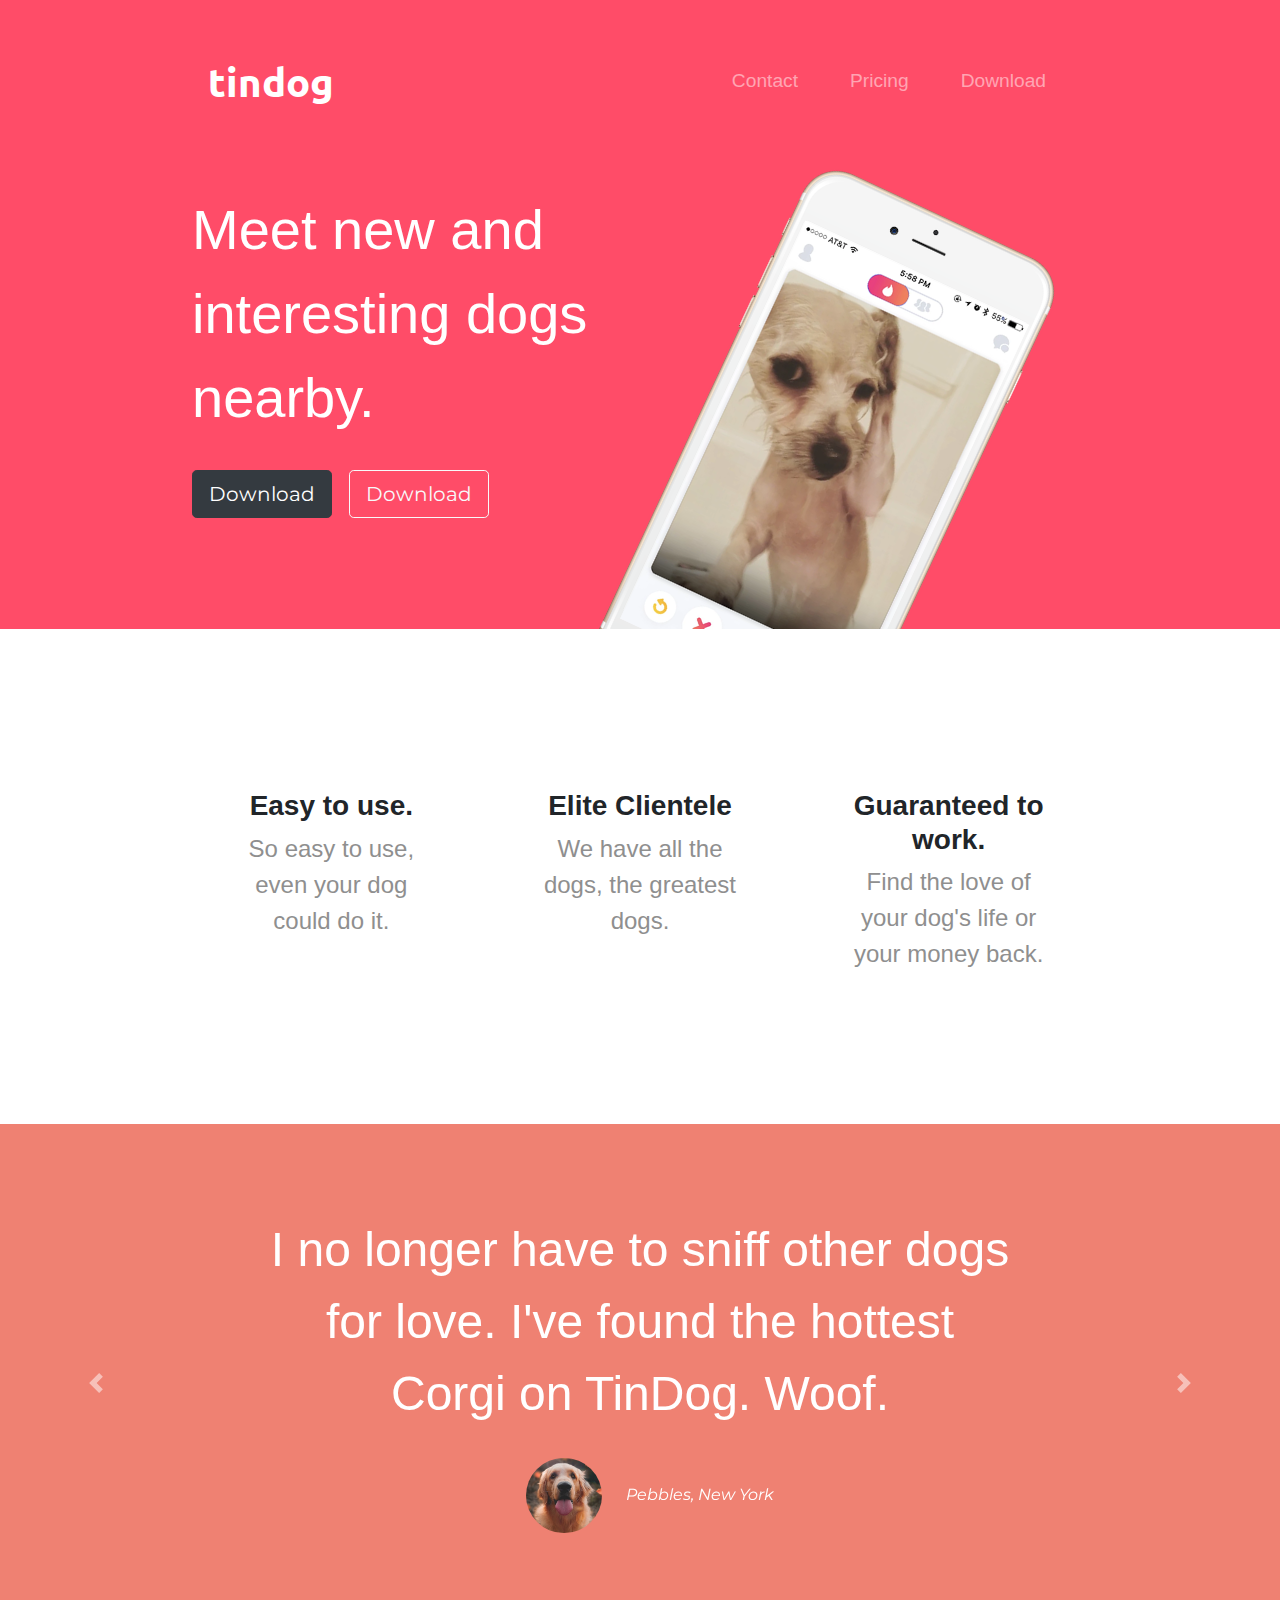
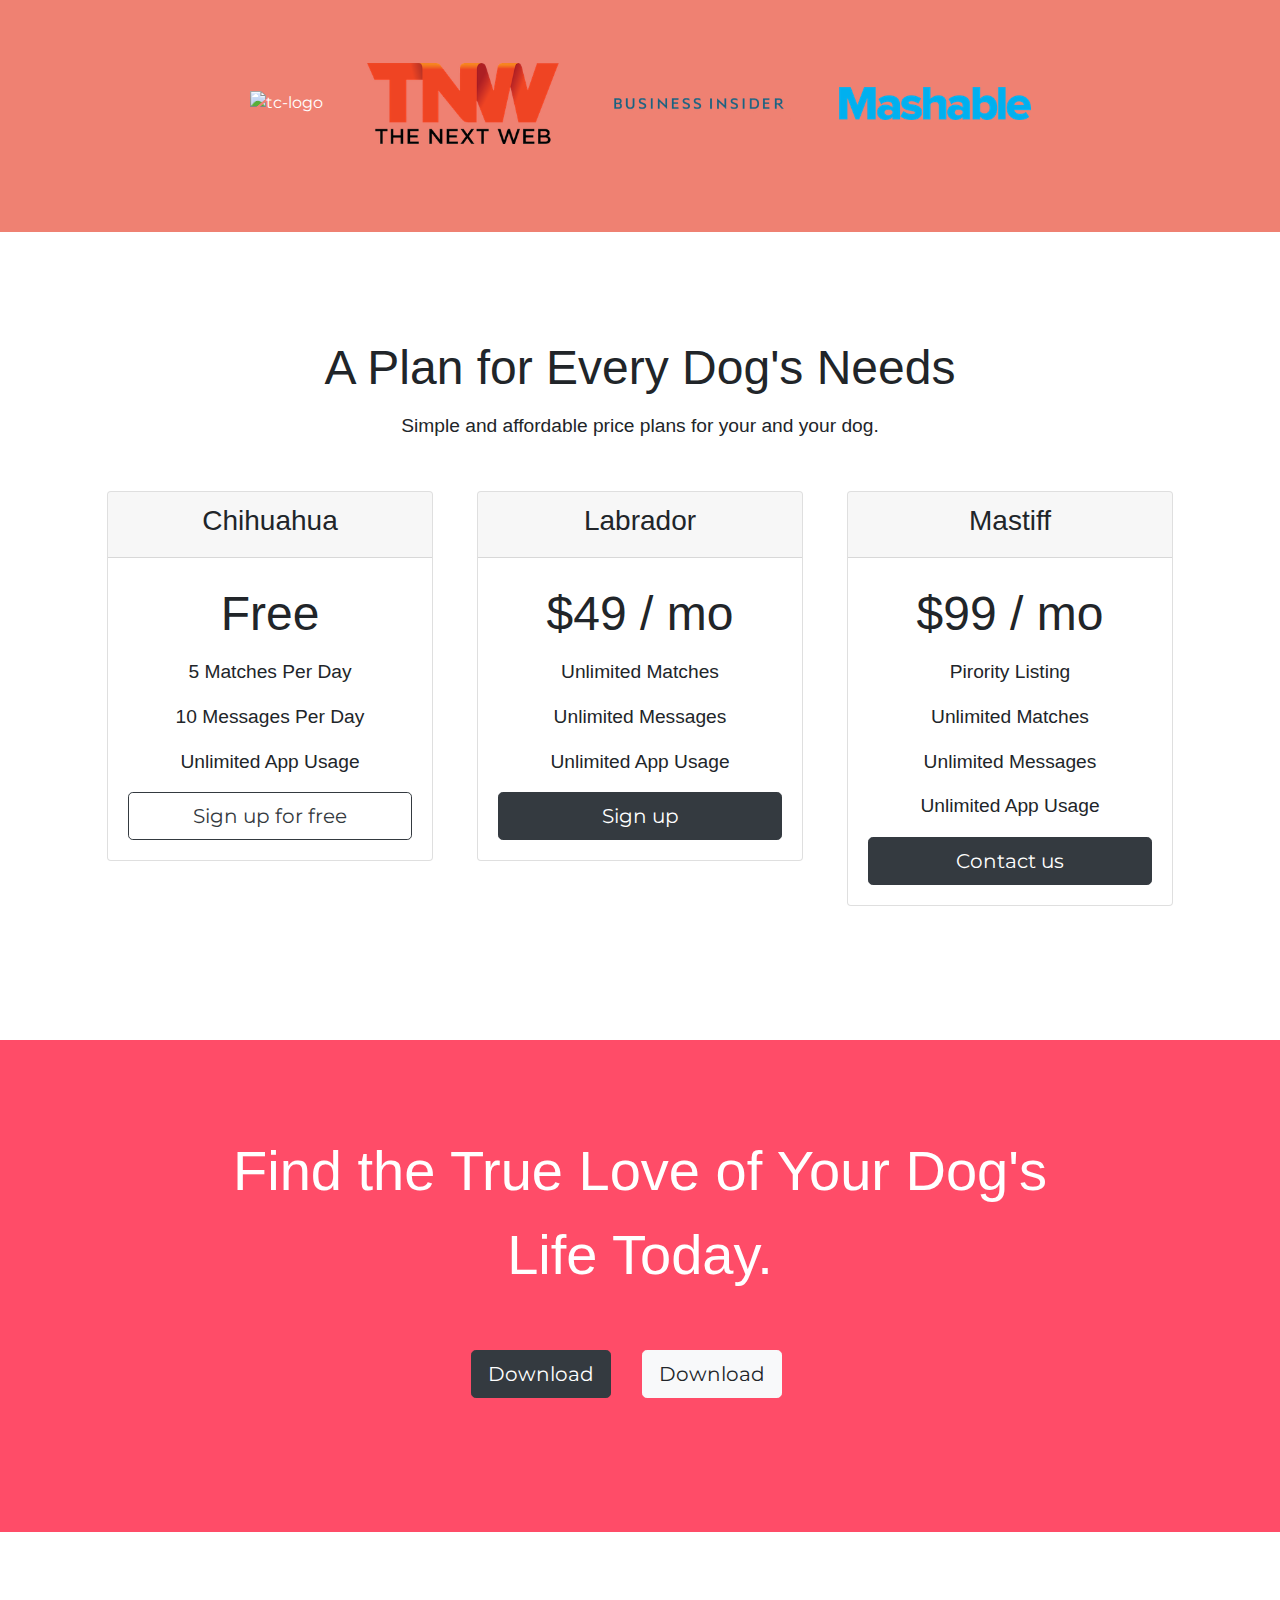
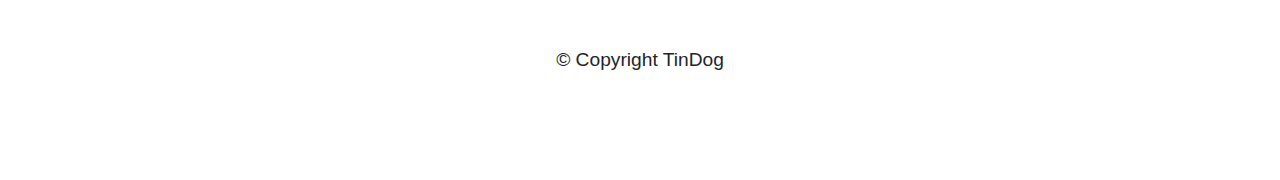
==== TinDog/index.html @ dcaf50f7 "Added all learnings of Front End learning" ====
<!DOCTYPE html>
<html>

<head>
  <meta charset="utf-8">
  <title>TinDog</title>

  <!-- Google Fonts -->
  <link rel="preconnect" href="https://fonts.googleapis.com">
  <link rel="preconnect" href="https://fonts.gstatic.com" crossorigin>
  <link href="https://fonts.googleapis.com/css2?family=Montserrat:wght@400;600&family=Ubuntu&display=swap"
    rel="stylesheet">

  <!-- Bootstrap -->
  <link rel="stylesheet" href="https://cdn.jsdelivr.net/npm/bootstrap@4.0.0/dist/css/bootstrap.min.css"
    integrity="sha384-Gn5384xqQ1aoWXA+058RXPxPg6fy4IWvTNh0E263XmFcJlSAwiGgFAW/dAiS6JXm" crossorigin="anonymous">
  <!-- CSS Stylesheets -->
  <link rel="stylesheet" href="css/styles.css">

  <!-- Bootstrap Javascript -->
  <script src="https://code.jquery.com/jquery-3.2.1.slim.min.js"
    integrity="sha384-KJ3o2DKtIkvYIK3UENzmM7KCkRr/rE9/Qpg6aAZGJwFDMVNA/GpGFF93hXpG5KkN" crossorigin="anonymous">
  </script>
  <script src="https://cdn.jsdelivr.net/npm/popper.js@1.12.9/dist/umd/popper.min.js"
    integrity="sha384-ApNbgh9B+Y1QKtv3Rn7W3mgPxhU9K/ScQsAP7hUibX39j7fakFPskvXusvfa0b4Q" crossorigin="anonymous">
  </script>
  <script src="https://cdn.jsdelivr.net/npm/bootstrap@4.0.0/dist/js/bootstrap.min.js"
    integrity="sha384-JZR6Spejh4U02d8jOt6vLEHfe/JQGiRRSQQxSfFWpi1MquVdAyjUar5+76PVCmYl" crossorigin="anonymous">
  </script>

  <!-- Font Awesome -->
  <script src="https://kit.fontawesome.com/9ec16f63a0.js" crossorigin="anonymous"></script>
</head>

<body>

  <section class="coloured-section" id="title">
    <div class="container-fluid">

      <!-- Nav Bar -->

      <nav class="navbar navbar-expand-lg navbar-dark">
        <a class="navbar-brand" href="">tindog</a>
        <button class="navbar-toggler" type="button" data-toggle="collapse" data-target="#navbarSupportedContent"
          aria-controls="navbarSupportedContent" aria-expanded="false" aria-label="Toggle navigation">
          <span class="navbar-toggler-icon"></span>
        </button>
        <div class="collapse navbar-collapse" id="navbarSupportedContent">
          <ul class="navbar-nav ml-auto">
            <li class="nav-item">
              <a class="nav-link" href="#footer">Contact</a>
            </li>
            <li class="nav-item">
              <a class="nav-link" href="#pricing">Pricing</a>
            </li>
            <li class="nav-item">
              <a class="nav-link" href="#cta">Download</a>
            </li>
          </ul>
        </div>
      </nav>


      <!-- Title -->

      <div class="row">
        <div class="col-lg-6">
          <h1 class="big-heading">Meet new and interesting dogs nearby.</h1>
          <button type="button" class="btn btn-dark btn-lg download-button"><i class="fa-brands fa-apple"></i>
            Download</button>
          <button type="button" class="btn btn-outline-light btn-lg download-button"><i
              class="fa-brands fa-google-play"></i>
            Download</button>
        </div>
        <div class="col-lg-6">
          <img class="title-image" src="images/iphone6.png" alt="iphone-mockup">
        </div>
      </div>

    </div>

  </section>


  <!-- Features -->

  <section class="white-section"id="features">

    <div class="container-fluid">

      <div class="row">
        <div class="feature-box col-lg-4">
          <i class="fa-solid fa-circle-check f-icons fa-4x"></i>
          <h3 class="feature-text"><b> Easy to use.</b></h3>
          <p class="p-in-features">So easy to use, even your dog could do it.</p>
        </div>
        <div class="feature-box col-lg-4">
          <i class="fa-solid fa-bullseye f-icons fa-4x"></i>
          <h3 class="feature-text"><b> Elite Clientele </b></h3>
          <p class="p-in-features">We have all the dogs, the greatest dogs.</p>
        </div>
        <div class="feature-box col-lg-4">
          <i class="fa-solid fa-heart f-icons fa-4x"></i>
          <h3 class="feature-text"><b> Guaranteed to work.</b></h3>
          <p class="p-in-features">Find the love of your dog's life or your money back.</p>
        </div>
      </div>

    </div>

  </section>


  <!-- Testimonials -->

  <section class="coloured-section" id="testimonials">

    <div id="testimonial-carousel" class="carousel slide" data-ride="false">
      <div class="carousel-inner">
        <div class="carousel-item active container container-fluid">
          <h2 class="testimonial-text">I no longer have to sniff other dogs for love. I've found the hottest Corgi on
            TinDog. Woof.</h2>
          <img class="testimonial-img" src="images/dog-img.jpg" alt="dog-profile">
          <em>Pebbles, New York</em>
        </div>
        <div class="carousel-item container-fluid">
          <h2 class="testimonial-text">My dog used to be so lonely, but with TinDog's help, they've found the love of
            their life. I think.</h2>
          <img class="testimonial-img" src="images/lady-img.jpg" alt="lady-profile">
          <em>Beverly, Illinois</em>
        </div>
      </div>
      <a class="carousel-control-prev" href="#testimonial-carousel" role="button" data-slide="prev">
        <span class="carousel-control-prev-icon"></span>
      </a>
      <a class="carousel-control-next" href="#testimonial-carousel" role="button" data-slide="next">
        <span class="carousel-control-next-icon"></span>

      </a>
    </div>

  </section>


  <!-- Press -->

  <section class="coloured-section"id="press">
    <img class="press-logo" src="images/techcrunch.png" alt="tc-logo">
    <img class="press-logo" src="images/tnw.png" alt="tnw-logo">
    <img class="press-logo" src="images/bizinsider.png" alt="biz-insider-logo">
    <img class="press-logo" src="images/mashable.png" alt="mashable-logo">

  </section>


  <!-- Pricing -->

  <section class="white-section" id="pricing">

    <h2 class="section-heading">A Plan for Every Dog's Needs</h2>
    <p>Simple and affordable price plans for your and your dog.</p>

    <div class="row">
      <div class="pricing-column col-lg-4 col-md-6">
        <div class="card">
          <div class="card-header">
            <h3>Chihuahua</h3>
          </div>
          <div class="card-body">
            <h2 class="price-text">Free</h2>
            <p>5 Matches Per Day</p>
            <p>10 Messages Per Day</p>
            <p>Unlimited App Usage</p>
            <button type="button" class="btn btn-lg btn-block btn-outline-dark">Sign up for free</button>
          </div>
        </div>
      </div>

      <div class="pricing-column col-lg-4 col-md-6">
        <div class="card">
          <div class="card-header">
            <h3>Labrador</h3>
          </div>
          <div class="card-body">
            <h2 class="price-text">$49 / mo</h2>
            <p>Unlimited Matches</p>
            <p>Unlimited Messages</p>
            <p>Unlimited App Usage</p>
            <button class="btn btn-lg btn-block btn-dark" type="button">Sign up</button>
          </div>
        </div>
      </div>

      <div class="pricing-column col-lg-4">
        <div class="card">
          <div class="card-header">
            <h3>Mastiff</h3>
          </div>
          <div class="card-body">
            <h2 class="price-text">$99 / mo</h2>
            <p>Pirority Listing</p>
            <p>Unlimited Matches</p>
            <p>Unlimited Messages</p>
            <p>Unlimited App Usage</p>
            <button class="btn btn-lg btn-block btn-dark" type="button">Contact us</button>
          </div>
        </div>
      </div>


    </div>


  </section>


  <!-- Call to Action -->

  <section class="coloured-section" id="cta">

    <div class="container-fluid">

    <h3 class="big-heading">Find the True Love of Your Dog's Life Today.</h3>
    <button type="button" class="btn btn-lg btn-dark download-button"><i class="fa-brands fa-apple "></i>Download</button>
    <button type="button" class="btn btn-lg btn-light download-button"><i class="fa-brands fa-google-play"></i>Download</button>
    
    </div>

  </section>


  <!-- Footer -->

  <footer class="white-section" id="footer">
    <div class="container-fluid">
    <i class="social-icon fa-brands fa-twitter"></i>
    <i class="social-icon fa-brands fa-facebook-f"></i>
    <i class="social-icon fa-brands fa-instagram"></i>
    <i class="social-icon fa-solid fa-envelope"></i>
    <p>© Copyright TinDog</p>
    </div>

  </footer>


</body>

</html>
---- TinDog/css/styles.css ----
body {
  font-family: 'Montserrat', sans-serif;
  text-align: center;
}

h1, h2, h3, h4, h5, h6 {
  font-family: 'Montserrat-Bold', sans-serif;
}

p {
  font-family: 'Montserrat-Bold', sans-serif;
  font-size: 1.2rem;
}

/* Headings */

.big-heading {
  font-family: 'Montserrat-Black', sans-serif;
  font-size: 3.5rem;
  line-height: 1.5;
}

.section-heading {
  font-size: 3rem;
  line-height: 1.5;
}

/* Containers */

.container-fluid {
  padding: 7% 15%;
}

/* Sections */

.coloured-section {
  background-color: #ff4c68;
  color: white;
}

.white-section {
  background-color: white;
}

/* Navigation Bar */

.navbar {
  padding-bottom: 4.5rem;
}

.navbar-brand {
  font-family:'Ubuntu', sans-serif;
  font-size: 2.5rem;
  font-weight: bold;
}

.nav-item {
  padding: 0 18px;
}

.nav-link {
  font-size: 1.2rem;
  font-family: 'Montserrat-Light', sans-serif;
}

/* Download Buttons */

.download-button {
  margin: 5% 3% 5% 0;
}

/* Title Section */

#title .container-fluid {
  padding: 3% 15% 7%;
  text-align: left;
}

/* Title Image */

.title-image {
  width: 60%;
  transform: rotate(25deg);
  position: absolute;
  right: 30%;
}

/* Features */

#features {
  position: relative;
}

.feature-title {
  font-size: 1.5rem;
}

.feature-box {
  padding: 5%;
}

.p-in-features {
  font-size: 1.5rem;
  font-weight: lighter;
  color: #8f8f8f;
}

.f-icons {
  padding: 1.5rem;
  color: #ef8172;
}
.f-icons:hover {
  color: #ff4c68;
}

/* Testimonals Section */

#testimonials {
  background-color: #ef8172;
}

.testimonial-text {
  font-size: 3rem;
  line-height: 1.5;
}

.testimonial-img {
  width: 10%;
  border-radius: 100%;
  margin: 20px;
}


/* Press Section */

#press {
  background-color: #ef8172;
  padding-bottom: 3%;
}

.press-logo {
  width: 15%;
  margin: 20px 20px 50px;
}

/* Pricing section */

#pricing {
  padding: 100px;
}

.price-text {
  font-size: 3rem;
  line-height: 1.5;
}

.pricing-column {
  padding: 3% 2%;
}

/* Call to action Section */



/* Footer section */


.social-icon {
  margin: 20px 10px;
}

/* Media tools */

@media (max-width: 1028px) {
  #title {
    text-align: center;
  }
  .title-image {
    position: static;
    transform: rotate(0);
  }
}
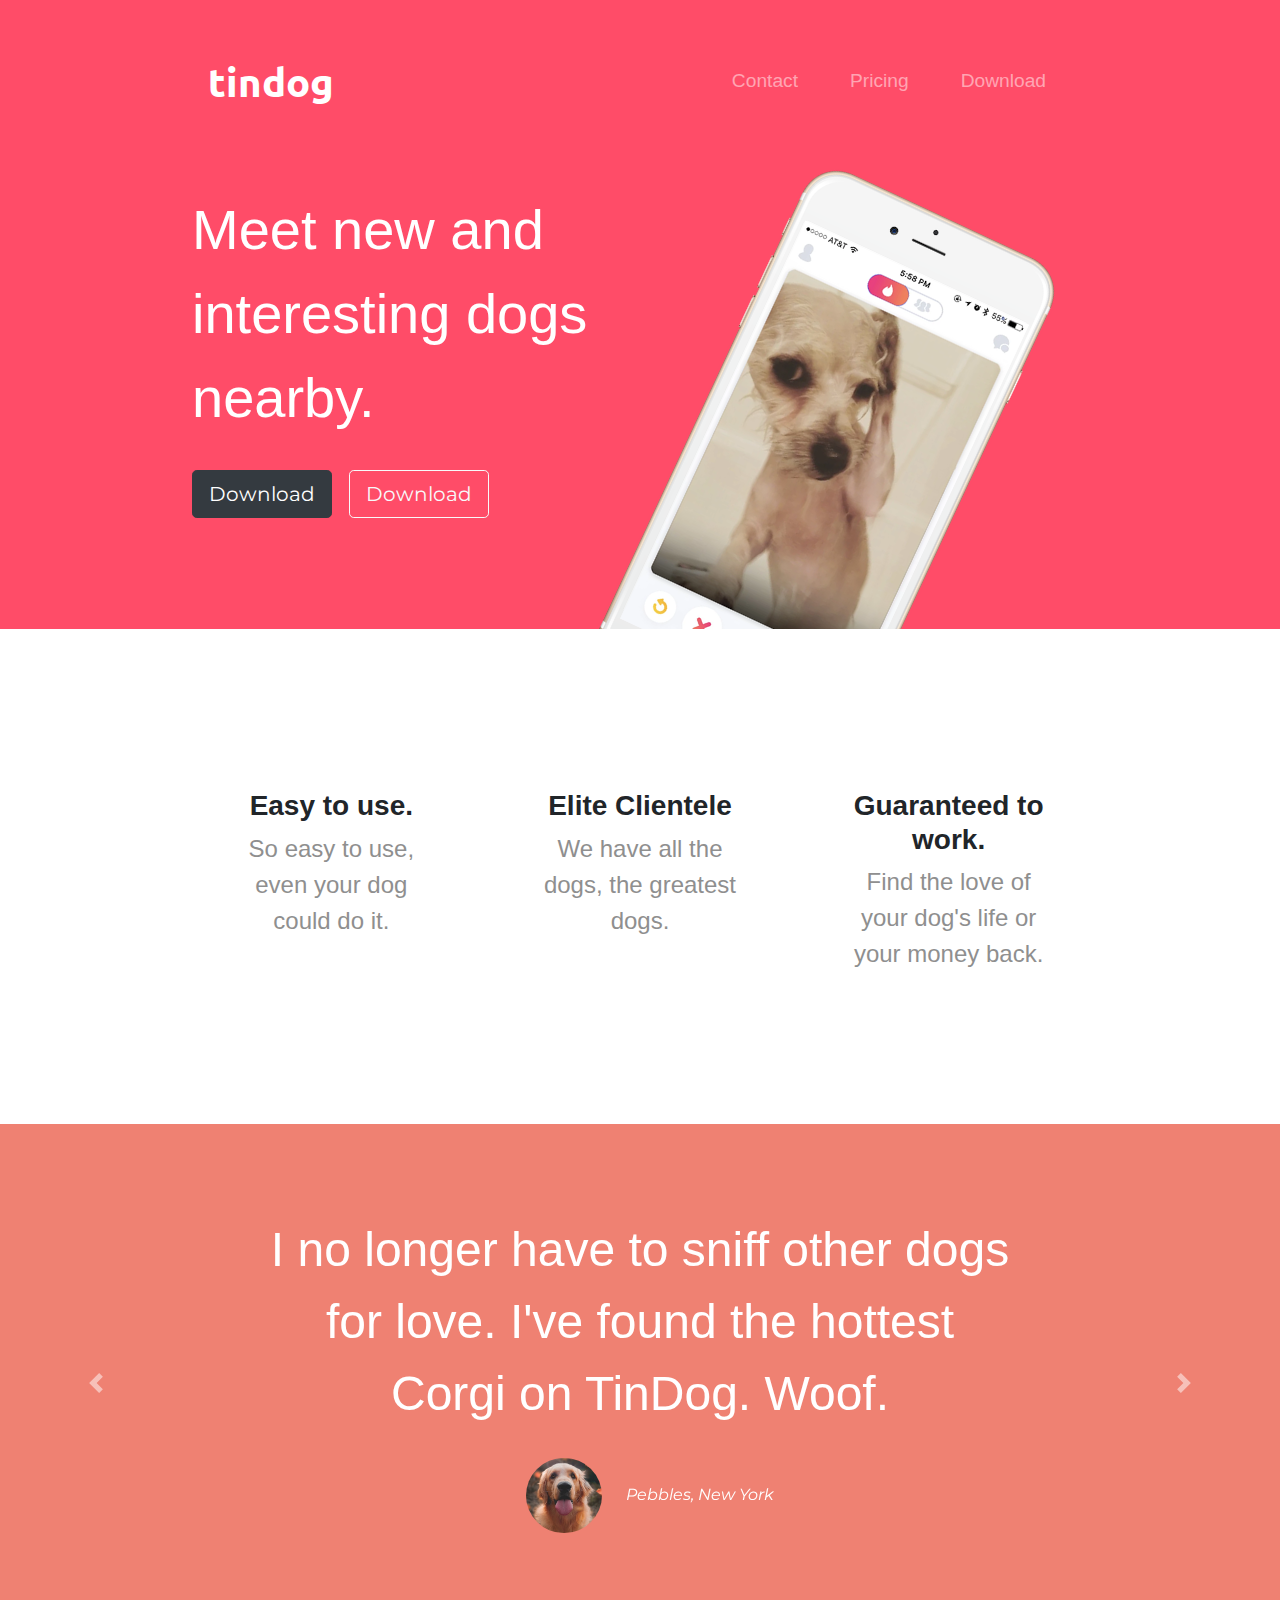
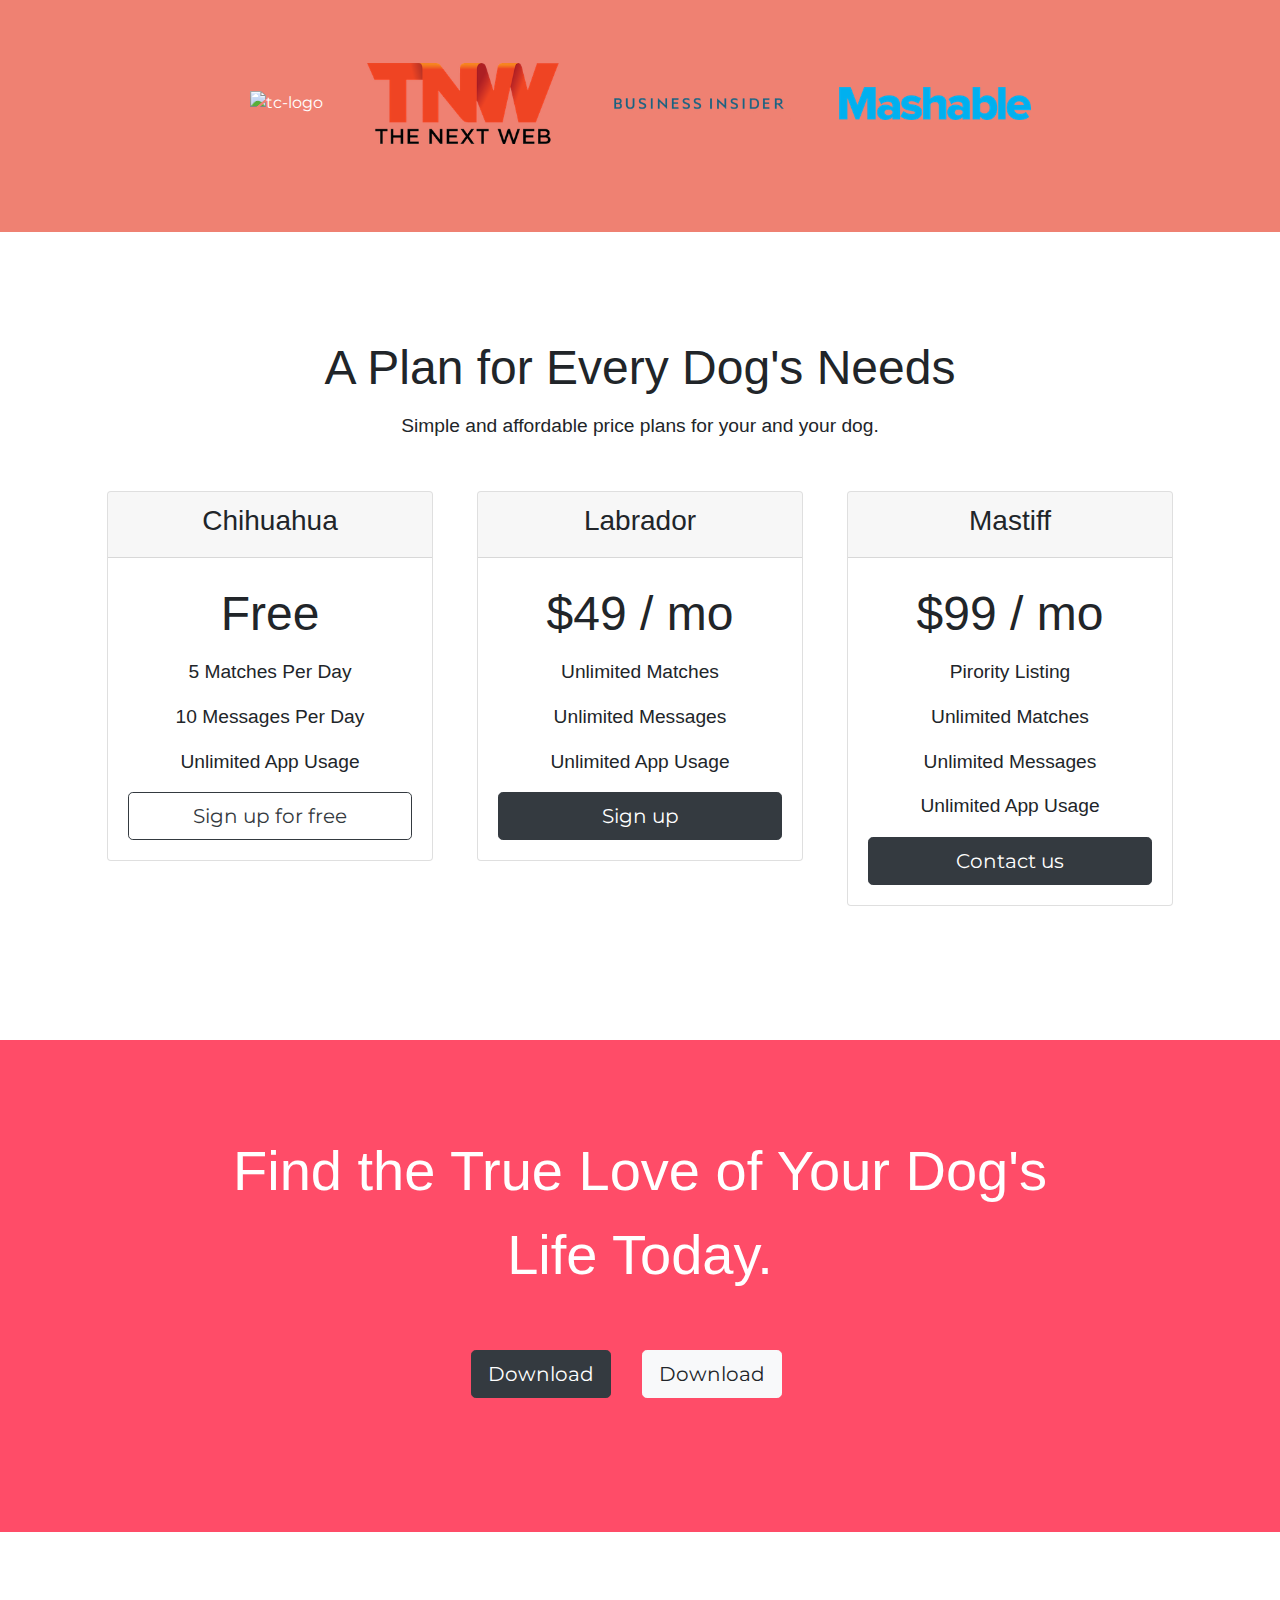
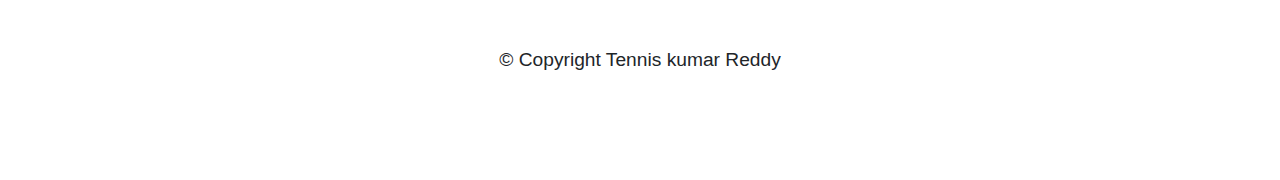
==== commit 713b1c3b: "updated footer - tindog" ====
--- a/TinDog/index.html
+++ b/TinDog/index.html
@@ -237,7 +237,7 @@
     <i class="social-icon fa-brands fa-facebook-f"></i>
     <i class="social-icon fa-brands fa-instagram"></i>
     <i class="social-icon fa-solid fa-envelope"></i>
-    <p>© Copyright TinDog</p>
+    <p>© Copyright Tennis kumar Reddy</p>
     </div>
 
   </footer>
